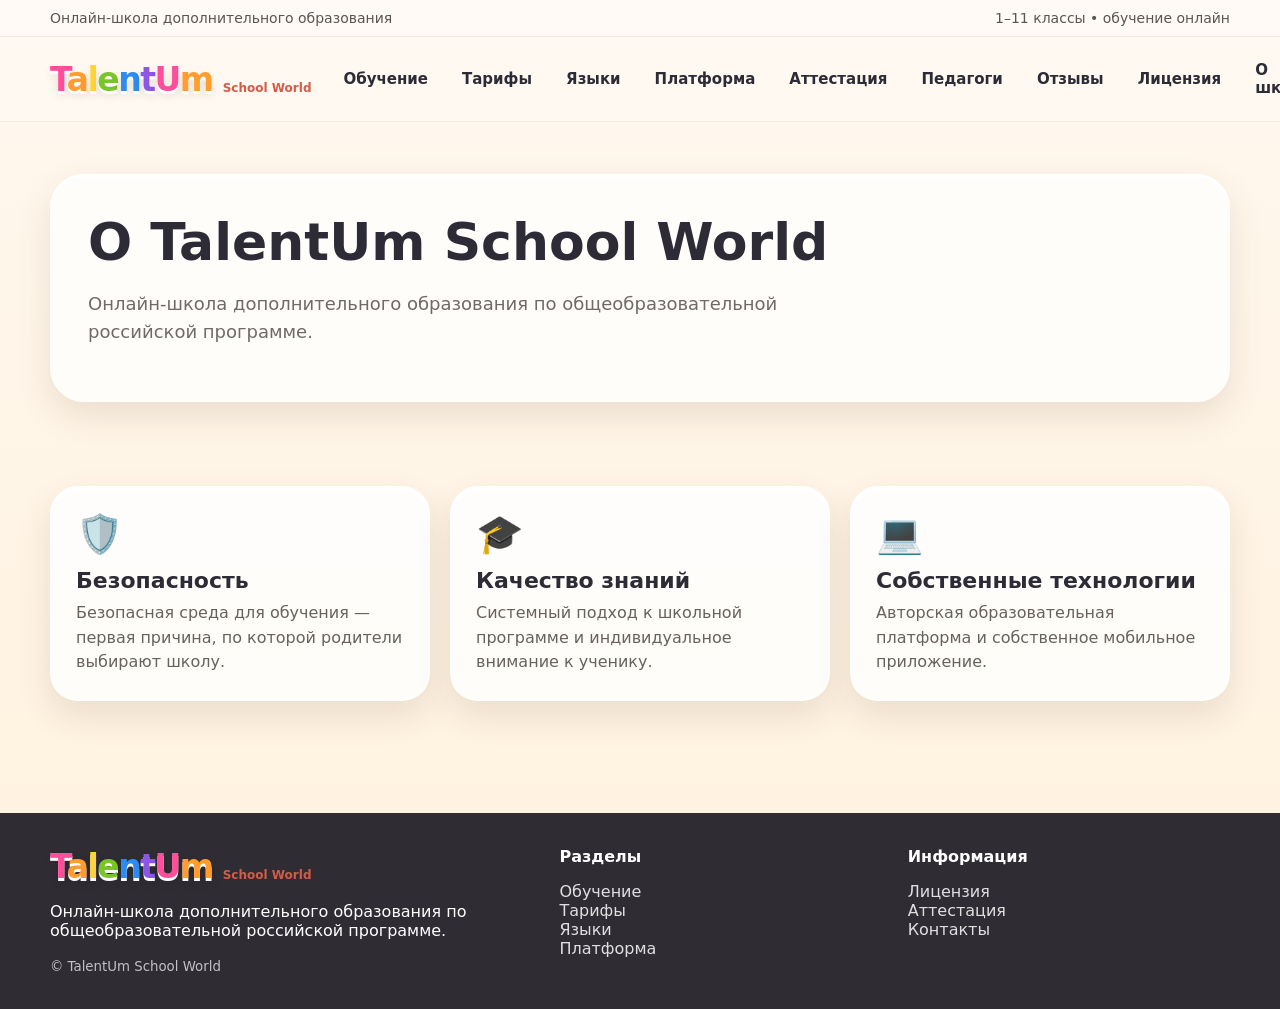
==== about.html @ 584ee3a4 "Add files via upload" ====
<!doctype html><html lang="ru"><head><meta charset="utf-8"><meta name="viewport" content="width=device-width,initial-scale=1"><title>О школе — TalentUm School World</title><meta name="description" content="TalentUm School World — онлайн-школа дополнительного образования по общеобразовательной российской программе."><link rel="stylesheet" href="styles.css"></head><body><div class="topbar"><div class="container"><span>Онлайн-школа дополнительного образования</span><span>1–11 классы • обучение онлайн</span></div></div>
<header class="header"><div class="container nav">
<a class="logo" href="index.html"><span class="logo-main"><span>T</span><span>a</span><span>l</span><span>e</span><span>n</span><span>t</span><span>U</span><span>m</span></span><span class="logo-sub">School World</span></a>
<nav class="navlinks"><a href="education.html">Обучение</a><a href="pricing.html">Тарифы</a><a href="languages.html">Языки</a><a href="platform.html">Платформа</a><a href="attestation.html">Аттестация</a><a href="teachers.html">Педагоги</a><a href="reviews.html">Отзывы</a><a href="license.html">Лицензия</a><a href="about.html">О школе</a><a href="contacts.html">Контакты</a></nav>
<button class="mobile-toggle" aria-label="Меню">☰</button>
</div></header><section class="page-hero"><div class="container"><div class="wrap"><h1>О TalentUm School World</h1><p>Онлайн-школа дополнительного образования по общеобразовательной российской программе.</p></div></div></section><section class="section"><div class="container"><div class="cards"><div class="card"><div class="icon">🛡️</div><h3>Безопасность</h3><p>Безопасная среда для обучения — первая причина, по которой родители выбирают школу.</p></div><div class="card"><div class="icon">🎓</div><h3>Качество знаний</h3><p>Системный подход к школьной программе и индивидуальное внимание к ученику.</p></div><div class="card"><div class="icon">💻</div><h3>Собственные технологии</h3><p>Авторская образовательная платформа и собственное мобильное приложение.</p></div></div></div></section><footer class="footer"><div class="container footer-grid"><div><div class="logo"><span class="logo-main"><span>T</span><span>a</span><span>l</span><span>e</span><span>n</span><span>t</span><span>U</span><span>m</span></span><span class="logo-sub">School World</span></div><p>Онлайн-школа дополнительного образования по общеобразовательной российской программе.</p><small>© TalentUm School World</small></div><div><b>Разделы</b><p><a href="education.html">Обучение</a><br><a href="pricing.html">Тарифы</a><br><a href="languages.html">Языки</a><br><a href="platform.html">Платформа</a></p></div><div><b>Информация</b><p><a href="license.html">Лицензия</a><br><a href="attestation.html">Аттестация</a><br><a href="contacts.html">Контакты</a></p></div></div></footer><script src="script.js"></script></body></html>
---- styles.css ----
:root{
  --cream:#fff4e6;
  --paper:#fffaf4;
  --ink:#2d2c36;
  --muted:#6f6a67;
  --pink:#ff4f9a;
  --orange:#ff9d2f;
  --yellow:#ffd43b;
  --green:#78c629;
  --blue:#2d8cf0;
  --purple:#8b57e8;
  --shadow:0 14px 35px rgba(88,54,22,.12), 0 3px 0 rgba(255,255,255,.9) inset;
  --radius:28px;
}
*{box-sizing:border-box}
html{scroll-behavior:smooth}
body{margin:0;font-family:Inter,system-ui,-apple-system,BlinkMacSystemFont,"Segoe UI",sans-serif;background:linear-gradient(180deg,#fff8ef 0%,#fff1dd 100%);color:var(--ink)}
a{text-decoration:none;color:inherit}
.container{width:min(1180px,calc(100% - 32px));margin:auto}
.topbar{background:#fffaf5;border-bottom:1px solid rgba(60,40,20,.06);font-size:14px}
.topbar .container{display:flex;justify-content:space-between;align-items:center;padding:10px 0;color:#5b554f}
.header{position:sticky;top:0;z-index:20;background:rgba(255,249,242,.94);backdrop-filter:blur(10px);border-bottom:1px solid rgba(60,40,20,.06)}
.nav{display:flex;align-items:center;justify-content:space-between;gap:24px;padding:14px 0}
.logo{display:inline-flex;align-items:flex-end;gap:10px;white-space:nowrap}
.logo-main{font-weight:900;font-size:33px;letter-spacing:-1.5px;text-shadow:0 3px 0 #fff,0 5px 10px rgba(0,0,0,.12)}
.logo-main span:nth-child(1){color:var(--pink)}.logo-main span:nth-child(2){color:var(--orange)}.logo-main span:nth-child(3){color:var(--yellow)}.logo-main span:nth-child(4){color:var(--green)}.logo-main span:nth-child(5){color:var(--blue)}.logo-main span:nth-child(6){color:var(--purple)}.logo-main span:nth-child(7){color:var(--pink)}.logo-main span:nth-child(8){color:var(--orange)}
.logo-sub{font-size:12px;font-weight:800;color:#d65b46;margin-bottom:4px}
.navlinks{display:flex;gap:18px;align-items:center;font-size:15px;font-weight:700}
.navlinks a{padding:10px 8px;border-radius:12px}.navlinks a:hover{background:#fff}
.btn{display:inline-flex;align-items:center;justify-content:center;border:none;border-radius:18px;padding:14px 22px;font-weight:800;cursor:pointer;box-shadow:0 7px 0 rgba(138,69,0,.14);transition:.2s}
.btn:hover{transform:translateY(-2px)}
.btn-primary{background:linear-gradient(180deg,#ffac5a,#ff8d37);color:white}
.btn-green{background:linear-gradient(180deg,#98d63c,#6eb720);color:white}
.btn-blue{background:linear-gradient(180deg,#58a9ff,#2d8cf0);color:white}
.mobile-toggle{display:none;font-size:28px;background:none;border:0}
.hero{position:relative;padding:72px 0 48px;overflow:hidden}
.hero-grid{display:grid;grid-template-columns:1.12fr .88fr;gap:48px;align-items:center}
.kicker{display:inline-flex;align-items:center;gap:8px;background:white;border-radius:999px;padding:9px 14px;font-weight:800;color:var(--pink);box-shadow:var(--shadow);margin-bottom:20px}
.hero h1{font-size:clamp(46px,7vw,88px);line-height:.95;margin:0 0 18px;letter-spacing:-3px}
.hero h1 .small{display:block;font-size:.42em;letter-spacing:.02em;margin-top:10px;color:#d35e4a}
.hero .lead{font-size:20px;line-height:1.55;color:#59534e;max-width:760px}
.hero-actions{display:flex;gap:14px;flex-wrap:wrap;margin-top:28px}
.trust-row{display:flex;gap:14px;flex-wrap:wrap;margin-top:28px}.trust-chip{background:#fff;border-radius:18px;padding:12px 14px;font-size:14px;font-weight:700;box-shadow:var(--shadow)}
.scene{position:relative;min-height:460px}
.school-card{position:absolute;inset:35px 0 0 40px;background:rgba(255,255,255,.78);border:2px solid rgba(255,255,255,.75);box-shadow:var(--shadow);border-radius:38px;padding:34px;transform:rotate(-1deg)}
.big-pill{display:inline-block;padding:14px 24px;border-radius:22px;background:linear-gradient(180deg,#4aa8ff,#2f86db);color:#fff;font-size:28px;font-weight:900;box-shadow:0 8px 0 rgba(35,103,160,.25)}
.illustration{display:grid;grid-template-columns:repeat(2,1fr);gap:18px;margin-top:28px}
.illus{height:132px;border-radius:24px;display:flex;align-items:center;justify-content:center;font-size:64px;box-shadow:var(--shadow);background:#fff}
.illus:nth-child(1){background:#f9e6ff}.illus:nth-child(2){background:#e6f7ff}.illus:nth-child(3){background:#f3ffe6}.illus:nth-child(4){background:#fff4d8}
.dot{position:absolute;border-radius:50%;box-shadow:0 6px 10px rgba(0,0,0,.12)}.d1{width:22px;height:22px;background:var(--pink);right:8%;top:10%}.d2{width:16px;height:16px;background:var(--green);right:3%;top:38%}.d3{width:18px;height:18px;background:var(--blue);left:3%;bottom:9%}.star{position:absolute;font-size:42px;color:var(--yellow);right:10%;bottom:2%;filter:drop-shadow(0 5px 3px rgba(0,0,0,.12))}
.section{padding:58px 0}.section h2{font-size:42px;line-height:1.05;margin:0 0 12px;letter-spacing:-1.5px}.section-intro{color:var(--muted);font-size:18px;max-width:760px;line-height:1.55;margin-bottom:28px}
.cards{display:grid;grid-template-columns:repeat(3,1fr);gap:20px}.card{background:rgba(255,255,255,.82);border:2px solid rgba(255,255,255,.92);border-radius:var(--radius);box-shadow:var(--shadow);padding:24px}.card .icon{font-size:38px;margin-bottom:12px}.card h3{margin:0 0 8px;font-size:22px}.card p{margin:0;color:#68615c;line-height:1.55}
.highlight{background:linear-gradient(135deg,#7fc62c,#5ca81f);color:#fff;border-radius:34px;padding:34px;box-shadow:var(--shadow);display:grid;grid-template-columns:1.3fr .7fr;gap:24px;align-items:center}.highlight h2{color:#fff}.highlight p{color:rgba(255,255,255,.92)}
.price-grid{display:grid;grid-template-columns:repeat(3,1fr);gap:20px}.price-card{background:#fffaf5;border-radius:28px;padding:24px;box-shadow:var(--shadow);position:relative}.grade-badge{display:inline-block;padding:10px 16px;border-radius:15px;background:var(--green);color:white;font-weight:900;margin-bottom:16px}.price-card:nth-child(even) .grade-badge{background:var(--blue)}.price-card ul{padding-left:18px;line-height:1.8;color:#5d5752}.price{font-size:34px;font-weight:900;margin-top:16px}.muted{color:var(--muted)}
.language-grid{display:grid;grid-template-columns:repeat(4,1fr);gap:18px}.language-card{background:#fff;border-radius:24px;padding:24px;text-align:center;box-shadow:var(--shadow)}.language-card .lang{font-size:34px;font-weight:900;margin:8px 0}.language-card .amount{font-size:26px;font-weight:900;margin-top:12px}
.notice{background:#fff3c2;border:2px solid #ffe58d;border-radius:22px;padding:16px 18px;font-weight:700;color:#6f5d20}
.page-hero{padding:52px 0 26px}.page-hero .wrap{background:rgba(255,255,255,.78);border-radius:34px;box-shadow:var(--shadow);padding:38px}.page-hero h1{font-size:52px;margin:0 0 12px}.page-hero p{font-size:18px;color:var(--muted);max-width:760px;line-height:1.55}
.placeholder{background:#fff;border-radius:28px;padding:34px;box-shadow:var(--shadow);border:2px dashed #f0cdb1}.placeholder strong{font-size:20px}
.footer{margin-top:54px;padding:34px 0;background:#2f2d33;color:#fff}.footer-grid{display:grid;grid-template-columns:1.5fr 1fr 1fr;gap:26px}.footer a{color:#fff;opacity:.85}.footer small{opacity:.7}
@media (max-width:900px){.navlinks{display:none;position:absolute;top:72px;left:16px;right:16px;background:#fffaf5;padding:16px;border-radius:22px;box-shadow:var(--shadow);flex-direction:column;align-items:stretch}.navlinks.open{display:flex}.mobile-toggle{display:block}.hero-grid,.highlight{grid-template-columns:1fr}.scene{min-height:390px}.school-card{inset:10px 5px}.cards,.price-grid{grid-template-columns:1fr 1fr}.language-grid{grid-template-columns:1fr 1fr}.hero{padding-top:38px}}
@media (max-width:620px){.topbar .container{font-size:12px;gap:8px}.logo-main{font-size:27px}.hero h1{font-size:52px}.hero .lead{font-size:17px}.cards,.price-grid,.language-grid{grid-template-columns:1fr}.footer-grid{grid-template-columns:1fr}.section h2{font-size:34px}.page-hero h1{font-size:40px}.school-card{padding:22px}.illustration{gap:12px}.illus{height:108px;font-size:50px}.scene{min-height:345px}}
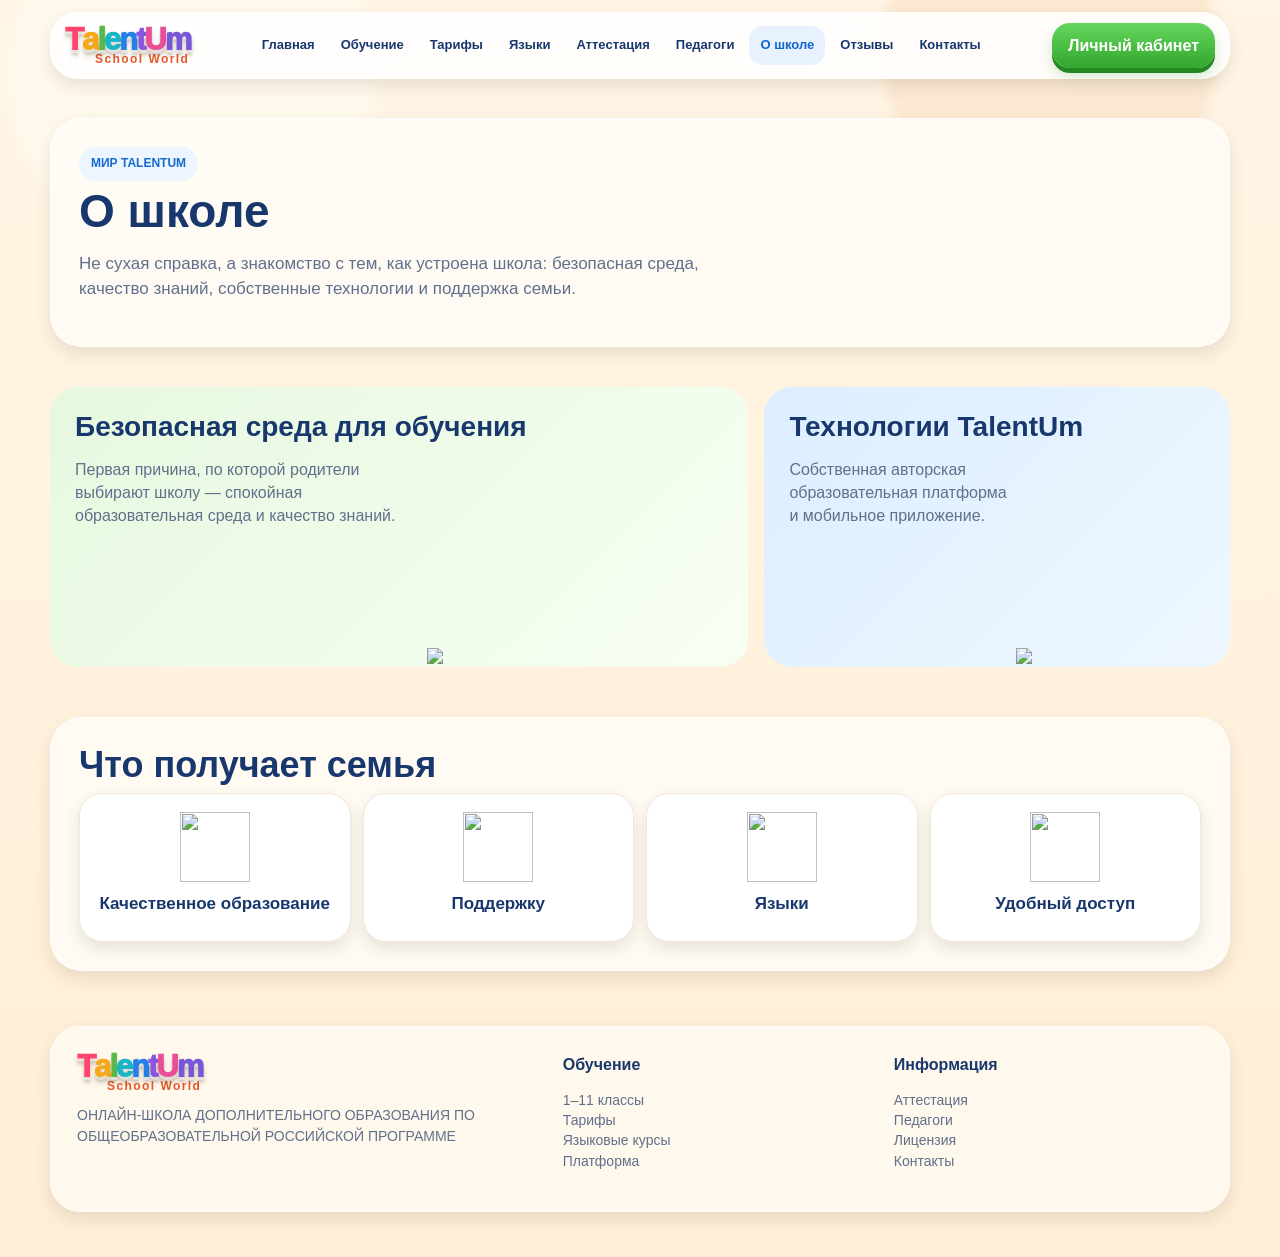
==== commit 5e65cf84: "Add files via upload" ====
--- a/about.html
+++ b/about.html
@@ -1,6 +1 @@
-<!doctype html><html lang="ru"><head><meta charset="utf-8"><meta name="viewport" content="width=device-width,initial-scale=1"><title>О школе — TalentUm School World</title><meta name="description" content="TalentUm School World — онлайн-школа дополнительного образования по общеобразовательной российской программе."><link rel="stylesheet" href="styles.css"></head><body><div class="topbar"><div class="container"><span>Онлайн-школа дополнительного образования</span><span>1–11 классы • обучение онлайн</span></div></div>
-<header class="header"><div class="container nav">
-<a class="logo" href="index.html"><span class="logo-main"><span>T</span><span>a</span><span>l</span><span>e</span><span>n</span><span>t</span><span>U</span><span>m</span></span><span class="logo-sub">School World</span></a>
-<nav class="navlinks"><a href="education.html">Обучение</a><a href="pricing.html">Тарифы</a><a href="languages.html">Языки</a><a href="platform.html">Платформа</a><a href="attestation.html">Аттестация</a><a href="teachers.html">Педагоги</a><a href="reviews.html">Отзывы</a><a href="license.html">Лицензия</a><a href="about.html">О школе</a><a href="contacts.html">Контакты</a></nav>
-<button class="mobile-toggle" aria-label="Меню">☰</button>
-</div></header><section class="page-hero"><div class="container"><div class="wrap"><h1>О TalentUm School World</h1><p>Онлайн-школа дополнительного образования по общеобразовательной российской программе.</p></div></div></section><section class="section"><div class="container"><div class="cards"><div class="card"><div class="icon">🛡️</div><h3>Безопасность</h3><p>Безопасная среда для обучения — первая причина, по которой родители выбирают школу.</p></div><div class="card"><div class="icon">🎓</div><h3>Качество знаний</h3><p>Системный подход к школьной программе и индивидуальное внимание к ученику.</p></div><div class="card"><div class="icon">💻</div><h3>Собственные технологии</h3><p>Авторская образовательная платформа и собственное мобильное приложение.</p></div></div></div></section><footer class="footer"><div class="container footer-grid"><div><div class="logo"><span class="logo-main"><span>T</span><span>a</span><span>l</span><span>e</span><span>n</span><span>t</span><span>U</span><span>m</span></span><span class="logo-sub">School World</span></div><p>Онлайн-школа дополнительного образования по общеобразовательной российской программе.</p><small>© TalentUm School World</small></div><div><b>Разделы</b><p><a href="education.html">Обучение</a><br><a href="pricing.html">Тарифы</a><br><a href="languages.html">Языки</a><br><a href="platform.html">Платформа</a></p></div><div><b>Информация</b><p><a href="license.html">Лицензия</a><br><a href="attestation.html">Аттестация</a><br><a href="contacts.html">Контакты</a></p></div></div></footer><script src="script.js"></script></body></html>+<!doctype html><html lang="ru"><head><meta charset="utf-8"><meta name="viewport" content="width=device-width,initial-scale=1"><title>О школе — TalentUm School World</title><meta name="description" content="TalentUm School World"><link rel="stylesheet" href="styles.css"></head><body><div class="topline"><div class="container"><header class="header-shell"><a class="brand" href="index.html"><span class="brand-main"><span>T</span><span>a</span><span>l</span><span>e</span><span>n</span><span>t</span><span>U</span><span>m</span></span><span class="brand-sub">School World</span></a><nav class="nav"><a class="" href="index.html">Главная</a><a class="" href="education.html">Обучение</a><a class="" href="pricing.html">Тарифы</a><a class="" href="languages.html">Языки</a><a class="" href="attestation.html">Аттестация</a><a class="" href="teachers.html">Педагоги</a><a class="active" href="about.html">О школе</a><a class="" href="reviews.html">Отзывы</a><a class="" href="contacts.html">Контакты</a></nav><a class="cabinet" href="platform.html">Личный кабинет</a><button class="menu-btn" aria-label="Открыть меню">☰</button></header></div></div><main><section class="page-hero"><div class="container"><div class="section-panel"><div><span class="chip">МИР TALENTUM</span><h1>О школе</h1><p class="lead">Не сухая справка, а знакомство с тем, как устроена школа: безопасная среда, качество знаний, собственные технологии и поддержка семьи.</p></div><img src="assets/icons/globe.svg" alt=""></div></div></section><section class="section"><div class="container"><div class="split"><div class="feature-panel feature-green"><h3>Безопасная среда для обучения</h3><p>Первая причина, по которой родители выбирают школу — спокойная образовательная среда и качество знаний.</p><img class="art" src="assets/icons/shield.svg"></div><div class="feature-panel feature-blue"><h3>Технологии TalentUm</h3><p>Собственная авторская образовательная платформа и мобильное приложение.</p><img class="art" src="assets/icons/laptop.svg"></div></div></div></section><section class="section"><div class="container"><div class="section-panel"><h2>Что получает семья</h2><div class="why-grid"><article class="why-card"><img src="assets/icons/cap.svg"><h3>Качественное образование</h3></article><article class="why-card"><img src="assets/icons/heart.svg"><h3>Поддержку</h3></article><article class="why-card"><img src="assets/icons/globe.svg"><h3>Языки</h3></article><article class="why-card"><img src="assets/icons/phone.svg"><h3>Удобный доступ</h3></article></div></div></div></section></main><footer class="footer"><div class="container"><div class="footer-box"><div><a class="brand" href="index.html"><span class="brand-main"><span>T</span><span>a</span><span>l</span><span>e</span><span>n</span><span>t</span><span>U</span><span>m</span></span><span class="brand-sub">School World</span></a><p>ОНЛАЙН-ШКОЛА ДОПОЛНИТЕЛЬНОГО ОБРАЗОВАНИЯ ПО ОБЩЕОБРАЗОВАТЕЛЬНОЙ РОССИЙСКОЙ ПРОГРАММЕ</p></div><div><strong>Обучение</strong><p><a href="education.html">1–11 классы</a><br><a href="pricing.html">Тарифы</a><br><a href="languages.html">Языковые курсы</a><br><a href="platform.html">Платформа</a></p></div><div><strong>Информация</strong><p><a href="attestation.html">Аттестация</a><br><a href="teachers.html">Педагоги</a><br><a href="license.html">Лицензия</a><br><a href="contacts.html">Контакты</a></p></div></div></div></footer><script src="script.js"></script></body></html>
--- a/styles.css
+++ b/styles.css
@@ -1,61 +1,5 @@
-:root{
-  --cream:#fff4e6;
-  --paper:#fffaf4;
-  --ink:#2d2c36;
-  --muted:#6f6a67;
-  --pink:#ff4f9a;
-  --orange:#ff9d2f;
-  --yellow:#ffd43b;
-  --green:#78c629;
-  --blue:#2d8cf0;
-  --purple:#8b57e8;
-  --shadow:0 14px 35px rgba(88,54,22,.12), 0 3px 0 rgba(255,255,255,.9) inset;
-  --radius:28px;
-}
-*{box-sizing:border-box}
-html{scroll-behavior:smooth}
-body{margin:0;font-family:Inter,system-ui,-apple-system,BlinkMacSystemFont,"Segoe UI",sans-serif;background:linear-gradient(180deg,#fff8ef 0%,#fff1dd 100%);color:var(--ink)}
-a{text-decoration:none;color:inherit}
-.container{width:min(1180px,calc(100% - 32px));margin:auto}
-.topbar{background:#fffaf5;border-bottom:1px solid rgba(60,40,20,.06);font-size:14px}
-.topbar .container{display:flex;justify-content:space-between;align-items:center;padding:10px 0;color:#5b554f}
-.header{position:sticky;top:0;z-index:20;background:rgba(255,249,242,.94);backdrop-filter:blur(10px);border-bottom:1px solid rgba(60,40,20,.06)}
-.nav{display:flex;align-items:center;justify-content:space-between;gap:24px;padding:14px 0}
-.logo{display:inline-flex;align-items:flex-end;gap:10px;white-space:nowrap}
-.logo-main{font-weight:900;font-size:33px;letter-spacing:-1.5px;text-shadow:0 3px 0 #fff,0 5px 10px rgba(0,0,0,.12)}
-.logo-main span:nth-child(1){color:var(--pink)}.logo-main span:nth-child(2){color:var(--orange)}.logo-main span:nth-child(3){color:var(--yellow)}.logo-main span:nth-child(4){color:var(--green)}.logo-main span:nth-child(5){color:var(--blue)}.logo-main span:nth-child(6){color:var(--purple)}.logo-main span:nth-child(7){color:var(--pink)}.logo-main span:nth-child(8){color:var(--orange)}
-.logo-sub{font-size:12px;font-weight:800;color:#d65b46;margin-bottom:4px}
-.navlinks{display:flex;gap:18px;align-items:center;font-size:15px;font-weight:700}
-.navlinks a{padding:10px 8px;border-radius:12px}.navlinks a:hover{background:#fff}
-.btn{display:inline-flex;align-items:center;justify-content:center;border:none;border-radius:18px;padding:14px 22px;font-weight:800;cursor:pointer;box-shadow:0 7px 0 rgba(138,69,0,.14);transition:.2s}
-.btn:hover{transform:translateY(-2px)}
-.btn-primary{background:linear-gradient(180deg,#ffac5a,#ff8d37);color:white}
-.btn-green{background:linear-gradient(180deg,#98d63c,#6eb720);color:white}
-.btn-blue{background:linear-gradient(180deg,#58a9ff,#2d8cf0);color:white}
-.mobile-toggle{display:none;font-size:28px;background:none;border:0}
-.hero{position:relative;padding:72px 0 48px;overflow:hidden}
-.hero-grid{display:grid;grid-template-columns:1.12fr .88fr;gap:48px;align-items:center}
-.kicker{display:inline-flex;align-items:center;gap:8px;background:white;border-radius:999px;padding:9px 14px;font-weight:800;color:var(--pink);box-shadow:var(--shadow);margin-bottom:20px}
-.hero h1{font-size:clamp(46px,7vw,88px);line-height:.95;margin:0 0 18px;letter-spacing:-3px}
-.hero h1 .small{display:block;font-size:.42em;letter-spacing:.02em;margin-top:10px;color:#d35e4a}
-.hero .lead{font-size:20px;line-height:1.55;color:#59534e;max-width:760px}
-.hero-actions{display:flex;gap:14px;flex-wrap:wrap;margin-top:28px}
-.trust-row{display:flex;gap:14px;flex-wrap:wrap;margin-top:28px}.trust-chip{background:#fff;border-radius:18px;padding:12px 14px;font-size:14px;font-weight:700;box-shadow:var(--shadow)}
-.scene{position:relative;min-height:460px}
-.school-card{position:absolute;inset:35px 0 0 40px;background:rgba(255,255,255,.78);border:2px solid rgba(255,255,255,.75);box-shadow:var(--shadow);border-radius:38px;padding:34px;transform:rotate(-1deg)}
-.big-pill{display:inline-block;padding:14px 24px;border-radius:22px;background:linear-gradient(180deg,#4aa8ff,#2f86db);color:#fff;font-size:28px;font-weight:900;box-shadow:0 8px 0 rgba(35,103,160,.25)}
-.illustration{display:grid;grid-template-columns:repeat(2,1fr);gap:18px;margin-top:28px}
-.illus{height:132px;border-radius:24px;display:flex;align-items:center;justify-content:center;font-size:64px;box-shadow:var(--shadow);background:#fff}
-.illus:nth-child(1){background:#f9e6ff}.illus:nth-child(2){background:#e6f7ff}.illus:nth-child(3){background:#f3ffe6}.illus:nth-child(4){background:#fff4d8}
-.dot{position:absolute;border-radius:50%;box-shadow:0 6px 10px rgba(0,0,0,.12)}.d1{width:22px;height:22px;background:var(--pink);right:8%;top:10%}.d2{width:16px;height:16px;background:var(--green);right:3%;top:38%}.d3{width:18px;height:18px;background:var(--blue);left:3%;bottom:9%}.star{position:absolute;font-size:42px;color:var(--yellow);right:10%;bottom:2%;filter:drop-shadow(0 5px 3px rgba(0,0,0,.12))}
-.section{padding:58px 0}.section h2{font-size:42px;line-height:1.05;margin:0 0 12px;letter-spacing:-1.5px}.section-intro{color:var(--muted);font-size:18px;max-width:760px;line-height:1.55;margin-bottom:28px}
-.cards{display:grid;grid-template-columns:repeat(3,1fr);gap:20px}.card{background:rgba(255,255,255,.82);border:2px solid rgba(255,255,255,.92);border-radius:var(--radius);box-shadow:var(--shadow);padding:24px}.card .icon{font-size:38px;margin-bottom:12px}.card h3{margin:0 0 8px;font-size:22px}.card p{margin:0;color:#68615c;line-height:1.55}
-.highlight{background:linear-gradient(135deg,#7fc62c,#5ca81f);color:#fff;border-radius:34px;padding:34px;box-shadow:var(--shadow);display:grid;grid-template-columns:1.3fr .7fr;gap:24px;align-items:center}.highlight h2{color:#fff}.highlight p{color:rgba(255,255,255,.92)}
-.price-grid{display:grid;grid-template-columns:repeat(3,1fr);gap:20px}.price-card{background:#fffaf5;border-radius:28px;padding:24px;box-shadow:var(--shadow);position:relative}.grade-badge{display:inline-block;padding:10px 16px;border-radius:15px;background:var(--green);color:white;font-weight:900;margin-bottom:16px}.price-card:nth-child(even) .grade-badge{background:var(--blue)}.price-card ul{padding-left:18px;line-height:1.8;color:#5d5752}.price{font-size:34px;font-weight:900;margin-top:16px}.muted{color:var(--muted)}
-.language-grid{display:grid;grid-template-columns:repeat(4,1fr);gap:18px}.language-card{background:#fff;border-radius:24px;padding:24px;text-align:center;box-shadow:var(--shadow)}.language-card .lang{font-size:34px;font-weight:900;margin:8px 0}.language-card .amount{font-size:26px;font-weight:900;margin-top:12px}
-.notice{background:#fff3c2;border:2px solid #ffe58d;border-radius:22px;padding:16px 18px;font-weight:700;color:#6f5d20}
-.page-hero{padding:52px 0 26px}.page-hero .wrap{background:rgba(255,255,255,.78);border-radius:34px;box-shadow:var(--shadow);padding:38px}.page-hero h1{font-size:52px;margin:0 0 12px}.page-hero p{font-size:18px;color:var(--muted);max-width:760px;line-height:1.55}
-.placeholder{background:#fff;border-radius:28px;padding:34px;box-shadow:var(--shadow);border:2px dashed #f0cdb1}.placeholder strong{font-size:20px}
-.footer{margin-top:54px;padding:34px 0;background:#2f2d33;color:#fff}.footer-grid{display:grid;grid-template-columns:1.5fr 1fr 1fr;gap:26px}.footer a{color:#fff;opacity:.85}.footer small{opacity:.7}
-@media (max-width:900px){.navlinks{display:none;position:absolute;top:72px;left:16px;right:16px;background:#fffaf5;padding:16px;border-radius:22px;box-shadow:var(--shadow);flex-direction:column;align-items:stretch}.navlinks.open{display:flex}.mobile-toggle{display:block}.hero-grid,.highlight{grid-template-columns:1fr}.scene{min-height:390px}.school-card{inset:10px 5px}.cards,.price-grid{grid-template-columns:1fr 1fr}.language-grid{grid-template-columns:1fr 1fr}.hero{padding-top:38px}}
-@media (max-width:620px){.topbar .container{font-size:12px;gap:8px}.logo-main{font-size:27px}.hero h1{font-size:52px}.hero .lead{font-size:17px}.cards,.price-grid,.language-grid{grid-template-columns:1fr}.footer-grid{grid-template-columns:1fr}.section h2{font-size:34px}.page-hero h1{font-size:40px}.school-card{padding:22px}.illustration{gap:12px}.illus{height:108px;font-size:50px}.scene{min-height:345px}}
+
+:root{--bg:#fff3df;--paper:#fffdf8;--ink:#18376d;--muted:#61708c;--blue:#1876e8;--blue2:#0e5dc9;--green:#50b94a;--pink:#f54d8a;--orange:#f49a1a;--purple:#8a5de8;--shadow:0 14px 30px rgba(95,69,34,.13);--soft:0 7px 16px rgba(74,56,34,.12)}
+*{box-sizing:border-box}html{scroll-behavior:smooth}body{margin:0;background:radial-gradient(circle at 15% 6%,#fff9ec 0 11%,transparent 12%),radial-gradient(circle at 82% 4%,#fbe9d2 0 10%,transparent 11%),linear-gradient(180deg,#fff5e5,#ffeed6);font-family:"Trebuchet MS","Arial Rounded MT Bold",Arial,sans-serif;color:var(--ink);line-height:1.45}a{color:inherit;text-decoration:none}img{max-width:100%;display:block}.container{width:min(1180px,calc(100% - 28px));margin:auto}.topline{padding:12px 0 5px}.header-shell{background:rgba(255,255,255,.86);border:1px solid rgba(255,255,255,.85);box-shadow:var(--soft);border-radius:28px;padding:10px 14px;display:flex;align-items:center;gap:18px;position:sticky;top:8px;z-index:50;backdrop-filter:blur(10px)}.brand{display:flex;flex-direction:column;line-height:.9;min-width:max-content}.brand-main{font-size:31px;font-weight:1000;letter-spacing:-2px;filter:drop-shadow(0 4px 2px rgba(96,54,22,.18))}.brand-main span{display:inline-block;text-shadow:0 3px 0 rgba(255,255,255,.45),0 5px 3px rgba(64,48,35,.16)}.brand-main span:nth-child(8n+1){color:#ff456e}.brand-main span:nth-child(8n+2){color:#f6a819}.brand-main span:nth-child(8n+3){color:#58b84b}.brand-main span:nth-child(8n+4){color:#19b6c8}.brand-main span:nth-child(8n+5){color:#267fe7}.brand-main span:nth-child(8n+6){color:#8b56df}.brand-main span:nth-child(8n+7){color:#e94f99}.brand-main span:nth-child(8n+8){color:#7857d8}.brand-sub{font-size:12px;font-weight:900;letter-spacing:.12em;margin-left:30px;color:#e8592a}.nav{display:flex;gap:4px;flex:1;justify-content:center;flex-wrap:wrap}.nav a{font-size:13px;font-weight:800;padding:10px 11px;border-radius:14px}.nav a:hover,.nav a.active{background:#e8f2ff;color:#1165cb}.cabinet{background:linear-gradient(#65d65d,#32a72d);color:white!important;border-radius:18px;padding:11px 16px!important;box-shadow:0 5px 0 #238823,0 8px 13px rgba(39,137,36,.2);font-weight:900}.menu-btn{display:none;border:0;background:#eaf3ff;border-radius:14px;width:44px;height:44px;font-size:22px;color:#176fd9}.hero{padding:38px 0 22px}.hero-card{position:relative;overflow:hidden;background:rgba(255,250,240,.8);border:1px solid rgba(255,255,255,.9);border-radius:38px;padding:36px;box-shadow:var(--shadow)}.hero-grid{display:grid;grid-template-columns:1.05fr .95fr;gap:24px;align-items:center}.eyebrow{display:inline-block;background:white;border-radius:18px;padding:12px 16px;box-shadow:var(--soft);font-size:14px;font-weight:900;text-transform:uppercase}.hero h1{font-size:58px;line-height:.93;margin:18px 0 5px}.hero h1 .brand-big{font-size:clamp(60px,8vw,108px);display:block;letter-spacing:-5px}.hero h1 .schoolworld{font-size:clamp(28px,4vw,52px);display:block;color:#db4b62;margin-left:62px;text-shadow:0 3px 0 #fff,0 5px 3px rgba(0,0,0,.12)}.hero-tagline{font-family:"Comic Sans MS","Trebuchet MS",sans-serif;font-size:30px;line-height:1.2;margin:13px 0;color:#193b76;transform:rotate(-1deg)}.lead{font-size:17px;color:var(--muted);max-width:670px}.hero-art{position:relative;min-height:480px}.hero-art .globe{position:absolute;width:60%;right:17%;top:0;z-index:2}.hero-art .books{position:absolute;width:55%;left:11%;bottom:22px;z-index:1}.hero-art .bag{position:absolute;width:45%;right:-3%;bottom:0;z-index:3}.hero-art .star1{position:absolute;width:14%;left:2%;top:5%}.hero-art .star2{position:absolute;width:9%;right:3%;top:3%}.note{position:absolute;background:#fff4a8;color:#254168;padding:14px 17px;border-radius:6px;box-shadow:var(--soft);font-family:"Comic Sans MS",sans-serif;font-weight:700;transform:rotate(-7deg);right:0;bottom:8px;z-index:4}.btn-row{display:flex;gap:14px;flex-wrap:wrap;margin-top:22px}.btn{display:inline-flex;align-items:center;justify-content:center;min-height:52px;padding:0 23px;border-radius:19px;font-weight:900;border:0;cursor:pointer;box-shadow:0 5px 0 rgba(19,74,151,.35),0 9px 16px rgba(31,84,150,.15);transition:.2s transform}.btn:hover{transform:translateY(-2px)}.btn-blue{color:white;background:linear-gradient(#3196ff,#1472df)}.btn-cream{background:linear-gradient(#fff,#f5eee3);color:var(--ink);box-shadow:0 5px 0 #e3d6c4,0 9px 16px rgba(80,61,35,.1)}.btn-pink{color:white;background:linear-gradient(#ff6ca6,#ed397b);box-shadow:0 5px 0 #c72c65,0 9px 16px rgba(181,47,104,.15)}.trust{display:grid;grid-template-columns:repeat(4,1fr);gap:12px;margin-top:26px}.trust-item{text-align:center;font-weight:800;font-size:13px}.mini-icon{width:58px;height:58px;margin:0 auto 8px;background:white;border-radius:19px;padding:10px;box-shadow:var(--soft)}.section{padding:25px 0}.section-panel{background:rgba(255,252,246,.88);border:1px solid rgba(255,255,255,.92);border-radius:32px;padding:28px;box-shadow:var(--soft)}.section h2{font-size:36px;line-height:1.05;margin:0 0 9px}.section h2 .pink{color:#ec3979}.section-desc{margin:0 0 20px;color:var(--muted)}.grade-grid{display:grid;grid-template-columns:repeat(5,1fr);gap:12px}.grade{background:#fff;border-radius:24px;box-shadow:var(--soft);overflow:hidden;text-align:center;border:1px solid #f2eadf}.grade-head{padding:11px 8px;color:white;font-weight:1000;font-size:18px;text-shadow:0 2px 2px rgba(0,0,0,.15)}.grade:nth-child(1) .grade-head{background:linear-gradient(#78d759,#48ae37)}.grade:nth-child(2) .grade-head{background:linear-gradient(#55b7ff,#287edc)}.grade:nth-child(3) .grade-head{background:linear-gradient(#ff6f9e,#e4417e)}.grade:nth-child(4) .grade-head{background:linear-gradient(#a16dec,#744bd9)}.grade:nth-child(5) .grade-head{background:linear-gradient(#ffb146,#ef8614)}.grade img{height:100px;margin:15px auto 5px}.grade p{padding:0 12px;color:var(--muted);font-size:13px;min-height:58px}.circle-go{width:42px;height:42px;margin:8px auto 15px;border-radius:50%;display:grid;place-items:center;color:#fff;font-weight:1000;background:linear-gradient(#58c356,#349d34);box-shadow:0 4px 0 #258126}.why-grid{display:grid;grid-template-columns:repeat(4,1fr);gap:12px}.why-card{background:#fff;border:1px solid #f0e7da;border-radius:23px;padding:18px;text-align:center;box-shadow:var(--soft)}.why-card img{width:70px;height:70px;margin:auto}.why-card h3{margin:10px 0 6px;font-size:17px}.why-card p{font-size:13px;color:var(--muted);margin:0}.split{display:grid;grid-template-columns:1.2fr .8fr;gap:16px}.feature-panel{position:relative;overflow:hidden;border-radius:28px;padding:25px;min-height:280px}.feature-blue{background:linear-gradient(135deg,#dceeff,#eef7ff)}.feature-pink{background:linear-gradient(135deg,#ffe5ef,#fff1f6)}.feature-green{background:linear-gradient(135deg,#e7f8df,#f7fff3)}.feature-orange{background:linear-gradient(135deg,#fff0d1,#fff8e9)}.feature-panel h3{font-size:28px;line-height:1.05;margin:0 0 8px}.feature-panel p{color:var(--muted);max-width:55%}.feature-panel ul{padding-left:20px;margin:8px 0 18px}.feature-panel li{margin:7px 0}.feature-panel .art{position:absolute;right:2%;bottom:1%;width:44%;max-height:90%;object-fit:contain}.course-grid{display:grid;grid-template-columns:repeat(4,1fr);gap:12px}.course{background:#fff;border-radius:22px;padding:18px;box-shadow:var(--soft);border:1px solid #f0e8dc}.flag{font-size:37px}.course h3{margin:8px 0 3px}.course .price{font-size:22px;font-weight:1000;color:#124eaa}.religion{display:flex;align-items:center;gap:16px;background:linear-gradient(90deg,#e9f8df,#f6fff0);border-radius:24px;padding:17px 20px}.religion .symbol{width:68px;height:68px;border-radius:21px;background:linear-gradient(#ffcf63,#ef9a19);display:grid;place-items:center;color:white;font-size:38px;box-shadow:var(--soft)}.religion strong{font-size:21px}.important-grid{display:grid;grid-template-columns:repeat(6,1fr);gap:11px}.important{background:#fff;border-radius:20px;padding:15px 10px;text-align:center;box-shadow:var(--soft);border:1px solid #f0e8dc;font-weight:900;font-size:13px}.important img{width:58px;height:58px;margin:auto}.footer{padding:30px 0 45px}.footer-box{display:grid;grid-template-columns:1.2fr .8fr .8fr;gap:22px;background:#fff8ec;border:1px solid #fff;border-radius:30px;padding:26px;box-shadow:var(--soft)}.footer p,.footer a{color:var(--muted);font-size:14px}.page-hero{padding:34px 0 15px}.page-hero .section-panel{display:grid;grid-template-columns:1.25fr .75fr;gap:20px;align-items:center}.page-hero h1{font-size:46px;line-height:1.03;margin:7px 0 12px}.page-hero img{max-height:260px;margin:auto}.price-table{display:grid;grid-template-columns:repeat(3,1fr);gap:14px}.price-card{background:#fff;border-radius:24px;padding:20px;box-shadow:var(--soft);border:1px solid #f0e8dc}.price-card .badge{display:inline-block;padding:8px 13px;border-radius:14px;background:#ecf5ff;color:#176ed1;font-weight:900}.price-card .money{font-size:34px;font-weight:1000;margin:12px 0 5px;color:#4aa63e}.subject-list{display:grid;grid-template-columns:repeat(2,1fr);gap:9px;margin-top:12px}.subject{background:#f8fbff;border-radius:14px;padding:10px 12px;font-size:13px}.placeholder{background:repeating-linear-gradient(135deg,#fffaf0,#fffaf0 12px,#fff6e4 12px,#fff6e4 24px);border:2px dashed #e6c998;border-radius:24px;padding:26px;text-align:center;color:#856c4c}.contact-card{background:white;border-radius:22px;padding:20px;box-shadow:var(--soft)}.chip{display:inline-block;padding:8px 12px;border-radius:999px;background:#edf5ff;color:#176bd0;font-weight:900;font-size:12px}.fade-up{opacity:0;transform:translateY(16px);transition:.55s ease}.fade-up.show{opacity:1;transform:none}
+@media(max-width:980px){.nav{display:none;position:absolute;left:14px;right:14px;top:72px;background:#fff;border-radius:22px;padding:10px;box-shadow:var(--shadow)}.nav.open{display:grid;grid-template-columns:repeat(2,1fr)}.menu-btn{display:block;margin-left:auto}.cabinet{display:none}.hero-grid,.split,.page-hero .section-panel{grid-template-columns:1fr}.hero-art{min-height:390px}.grade-grid{grid-template-columns:repeat(2,1fr)}.grade:last-child{grid-column:1/-1}.why-grid{grid-template-columns:repeat(2,1fr)}.important-grid{grid-template-columns:repeat(3,1fr)}.course-grid{grid-template-columns:repeat(2,1fr)}.price-table{grid-template-columns:repeat(2,1fr)}.footer-box{grid-template-columns:1fr 1fr}.footer-box>div:first-child{grid-column:1/-1}}
+@media(max-width:620px){.container{width:min(100% - 18px,1180px)}.header-shell{border-radius:20px}.brand-main{font-size:25px}.brand-sub{font-size:10px;margin-left:20px}.hero{padding-top:20px}.hero-card{padding:21px;border-radius:28px}.hero h1 .brand-big{font-size:58px;letter-spacing:-4px}.hero h1 .schoolworld{font-size:29px;margin-left:35px}.eyebrow{font-size:11px}.hero-tagline{font-size:23px}.lead{font-size:15px}.hero-art{min-height:330px}.trust{grid-template-columns:repeat(2,1fr)}.section-panel{padding:20px;border-radius:26px}.section h2{font-size:29px}.grade-grid,.why-grid,.course-grid,.important-grid,.price-table,.footer-box{grid-template-columns:1fr}.grade:last-child{grid-column:auto}.feature-panel p{max-width:100%;padding-bottom:130px}.feature-panel .art{width:42%;max-height:145px}.important-grid{grid-template-columns:repeat(2,1fr)}.page-hero h1{font-size:36px}.subject-list{grid-template-columns:1fr}}
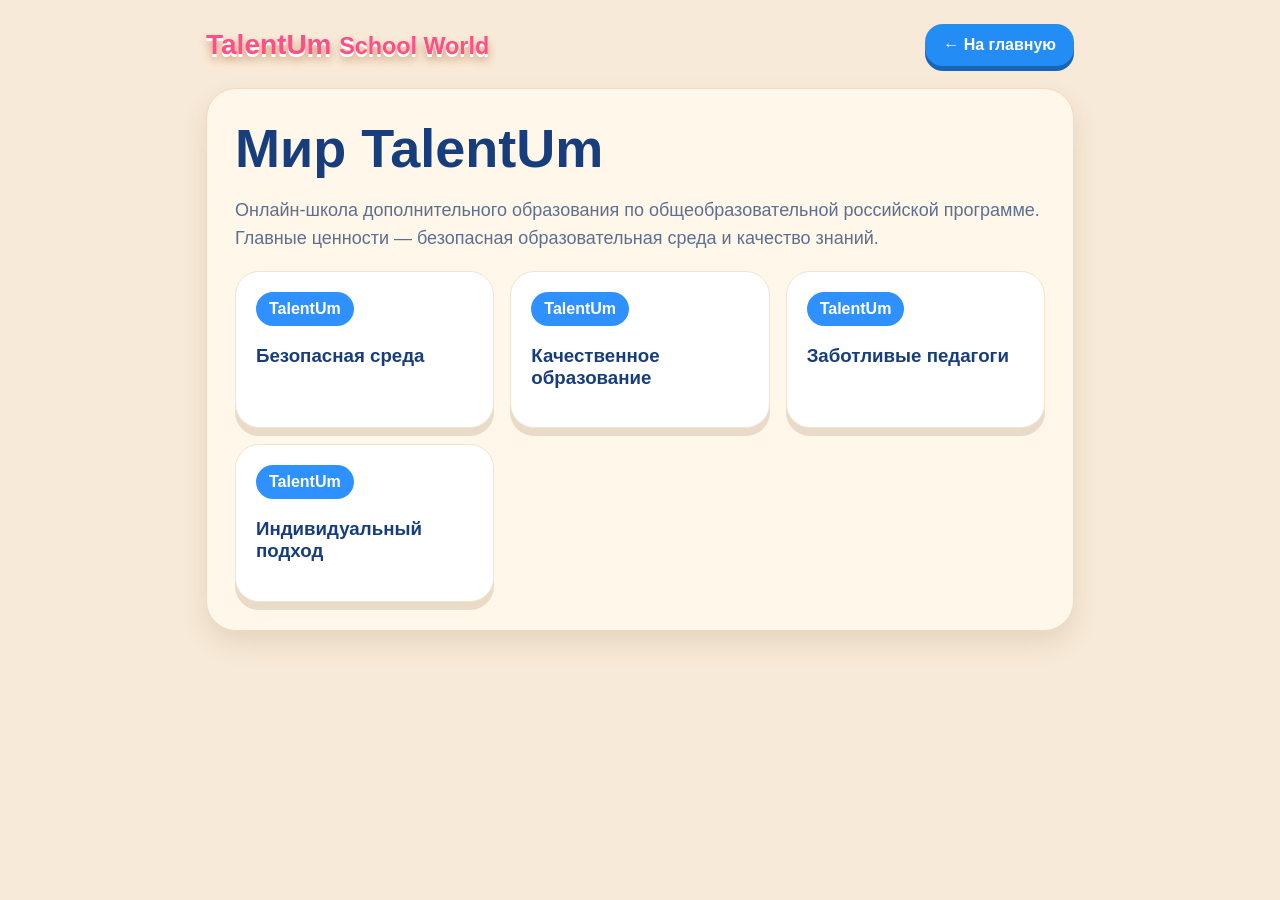
==== commit 38f0cd2f: "Add files via upload" ====
--- a/about.html
+++ b/about.html
@@ -1 +1 @@
-<!doctype html><html lang="ru"><head><meta charset="utf-8"><meta name="viewport" content="width=device-width,initial-scale=1"><title>О школе — TalentUm School World</title><meta name="description" content="TalentUm School World"><link rel="stylesheet" href="styles.css"></head><body><div class="topline"><div class="container"><header class="header-shell"><a class="brand" href="index.html"><span class="brand-main"><span>T</span><span>a</span><span>l</span><span>e</span><span>n</span><span>t</span><span>U</span><span>m</span></span><span class="brand-sub">School World</span></a><nav class="nav"><a class="" href="index.html">Главная</a><a class="" href="education.html">Обучение</a><a class="" href="pricing.html">Тарифы</a><a class="" href="languages.html">Языки</a><a class="" href="attestation.html">Аттестация</a><a class="" href="teachers.html">Педагоги</a><a class="active" href="about.html">О школе</a><a class="" href="reviews.html">Отзывы</a><a class="" href="contacts.html">Контакты</a></nav><a class="cabinet" href="platform.html">Личный кабинет</a><button class="menu-btn" aria-label="Открыть меню">☰</button></header></div></div><main><section class="page-hero"><div class="container"><div class="section-panel"><div><span class="chip">МИР TALENTUM</span><h1>О школе</h1><p class="lead">Не сухая справка, а знакомство с тем, как устроена школа: безопасная среда, качество знаний, собственные технологии и поддержка семьи.</p></div><img src="assets/icons/globe.svg" alt=""></div></div></section><section class="section"><div class="container"><div class="split"><div class="feature-panel feature-green"><h3>Безопасная среда для обучения</h3><p>Первая причина, по которой родители выбирают школу — спокойная образовательная среда и качество знаний.</p><img class="art" src="assets/icons/shield.svg"></div><div class="feature-panel feature-blue"><h3>Технологии TalentUm</h3><p>Собственная авторская образовательная платформа и мобильное приложение.</p><img class="art" src="assets/icons/laptop.svg"></div></div></div></section><section class="section"><div class="container"><div class="section-panel"><h2>Что получает семья</h2><div class="why-grid"><article class="why-card"><img src="assets/icons/cap.svg"><h3>Качественное образование</h3></article><article class="why-card"><img src="assets/icons/heart.svg"><h3>Поддержку</h3></article><article class="why-card"><img src="assets/icons/globe.svg"><h3>Языки</h3></article><article class="why-card"><img src="assets/icons/phone.svg"><h3>Удобный доступ</h3></article></div></div></div></section></main><footer class="footer"><div class="container"><div class="footer-box"><div><a class="brand" href="index.html"><span class="brand-main"><span>T</span><span>a</span><span>l</span><span>e</span><span>n</span><span>t</span><span>U</span><span>m</span></span><span class="brand-sub">School World</span></a><p>ОНЛАЙН-ШКОЛА ДОПОЛНИТЕЛЬНОГО ОБРАЗОВАНИЯ ПО ОБЩЕОБРАЗОВАТЕЛЬНОЙ РОССИЙСКОЙ ПРОГРАММЕ</p></div><div><strong>Обучение</strong><p><a href="education.html">1–11 классы</a><br><a href="pricing.html">Тарифы</a><br><a href="languages.html">Языковые курсы</a><br><a href="platform.html">Платформа</a></p></div><div><strong>Информация</strong><p><a href="attestation.html">Аттестация</a><br><a href="teachers.html">Педагоги</a><br><a href="license.html">Лицензия</a><br><a href="contacts.html">Контакты</a></p></div></div></div></footer><script src="script.js"></script></body></html>+<!doctype html><html lang="ru"><head><meta charset="utf-8"><meta name="viewport" content="width=device-width,initial-scale=1"><title>Мир TalentUm — TalentUm</title><link rel="stylesheet" href="style.css"></head><body><div class="wrap"><div class="top"><div class="logo">TalentUm <small>School World</small></div><a class="back" href="index.html">← На главную</a></div><section class="hero"><h1>Мир TalentUm</h1><p>Онлайн-школа дополнительного образования по общеобразовательной российской программе. Главные ценности — безопасная образовательная среда и качество знаний.</p><div class="grid"><div class="card"><span class="badge">TalentUm</span><h3>Безопасная среда</h3></div><div class="card"><span class="badge">TalentUm</span><h3>Качественное образование</h3></div><div class="card"><span class="badge">TalentUm</span><h3>Заботливые педагоги</h3></div><div class="card"><span class="badge">TalentUm</span><h3>Индивидуальный подход</h3></div></div></section></div></body></html>
--- a/style.css
+++ b/style.css
@@ -0,0 +1 @@
+*{box-sizing:border-box}body{margin:0;background:#f8ead8;color:#173d7d;font-family:Arial,sans-serif}.wrap{max-width:900px;margin:auto;padding:24px 16px 56px}.top{display:flex;align-items:center;justify-content:space-between;gap:12px;margin-bottom:22px}.logo{font-size:28px;font-weight:900;color:#ff4f84;text-shadow:0 3px 0 #fff,0 6px 8px #c48c63}.back{display:inline-block;background:#248cf5;color:#fff;text-decoration:none;padding:12px 18px;border-radius:18px;box-shadow:0 5px 0 #1765b4;font-weight:800}.hero{background:#fff7ea;border-radius:30px;padding:28px;box-shadow:0 12px 26px rgba(99,67,31,.13);border:1px solid #f0dbc0}.hero h1{font-size:clamp(30px,7vw,54px);margin:0 0 12px}.hero p{font-size:18px;line-height:1.55;color:#5d6f91}.grid{display:grid;grid-template-columns:repeat(auto-fit,minmax(220px,1fr));gap:16px;margin-top:18px}.card{background:#fff;border-radius:24px;padding:20px;box-shadow:0 8px 0 #eadbc8;border:1px solid #f2e4d2}.badge{display:inline-block;padding:8px 13px;border-radius:999px;background:#2f91ff;color:#fff;font-weight:800}.price{font-size:30px;font-weight:900;margin-top:10px}.note{background:#eef9e7;border-radius:22px;padding:18px;margin-top:18px;color:#236026}.pink{background:#fff0f5}.blue{background:#eef6ff}.green{background:#f0fae8}@media(max-width:560px){.top{align-items:flex-start}.hero{padding:20px}.hero p{font-size:16px}}
